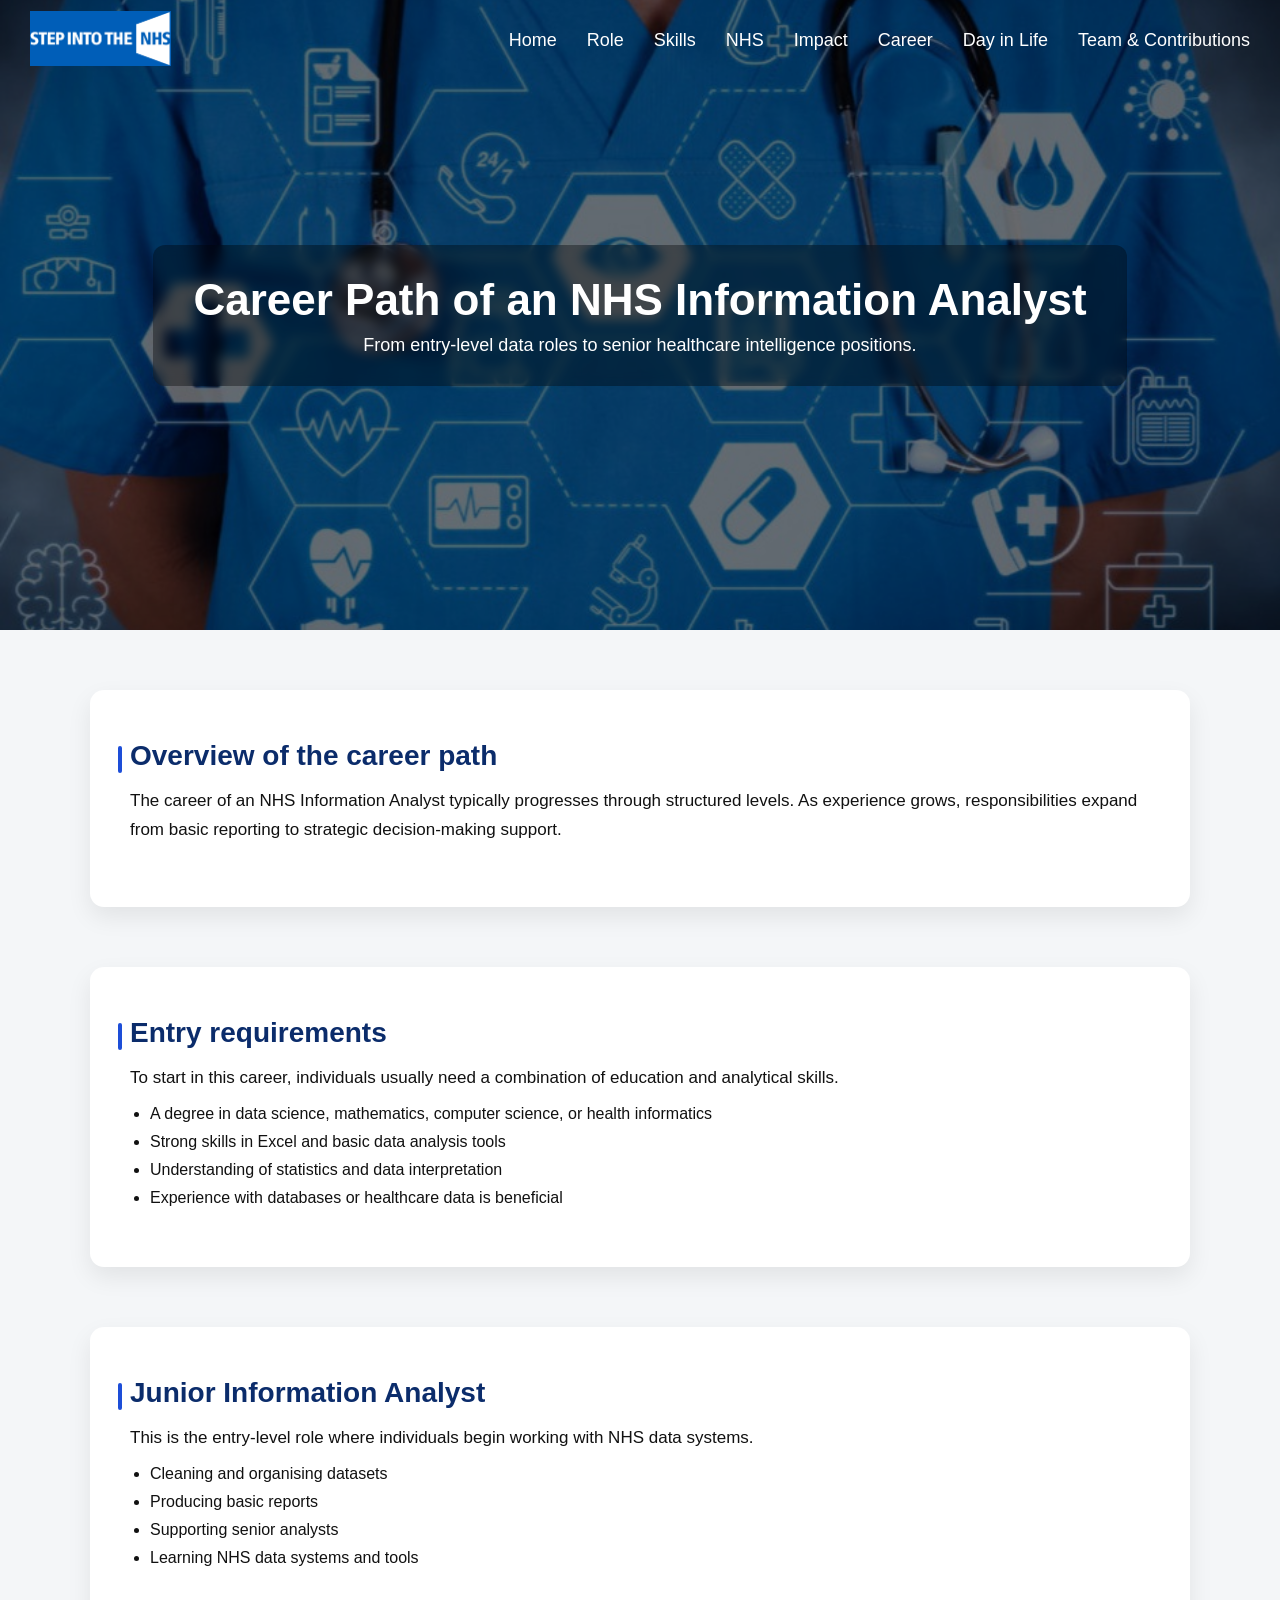
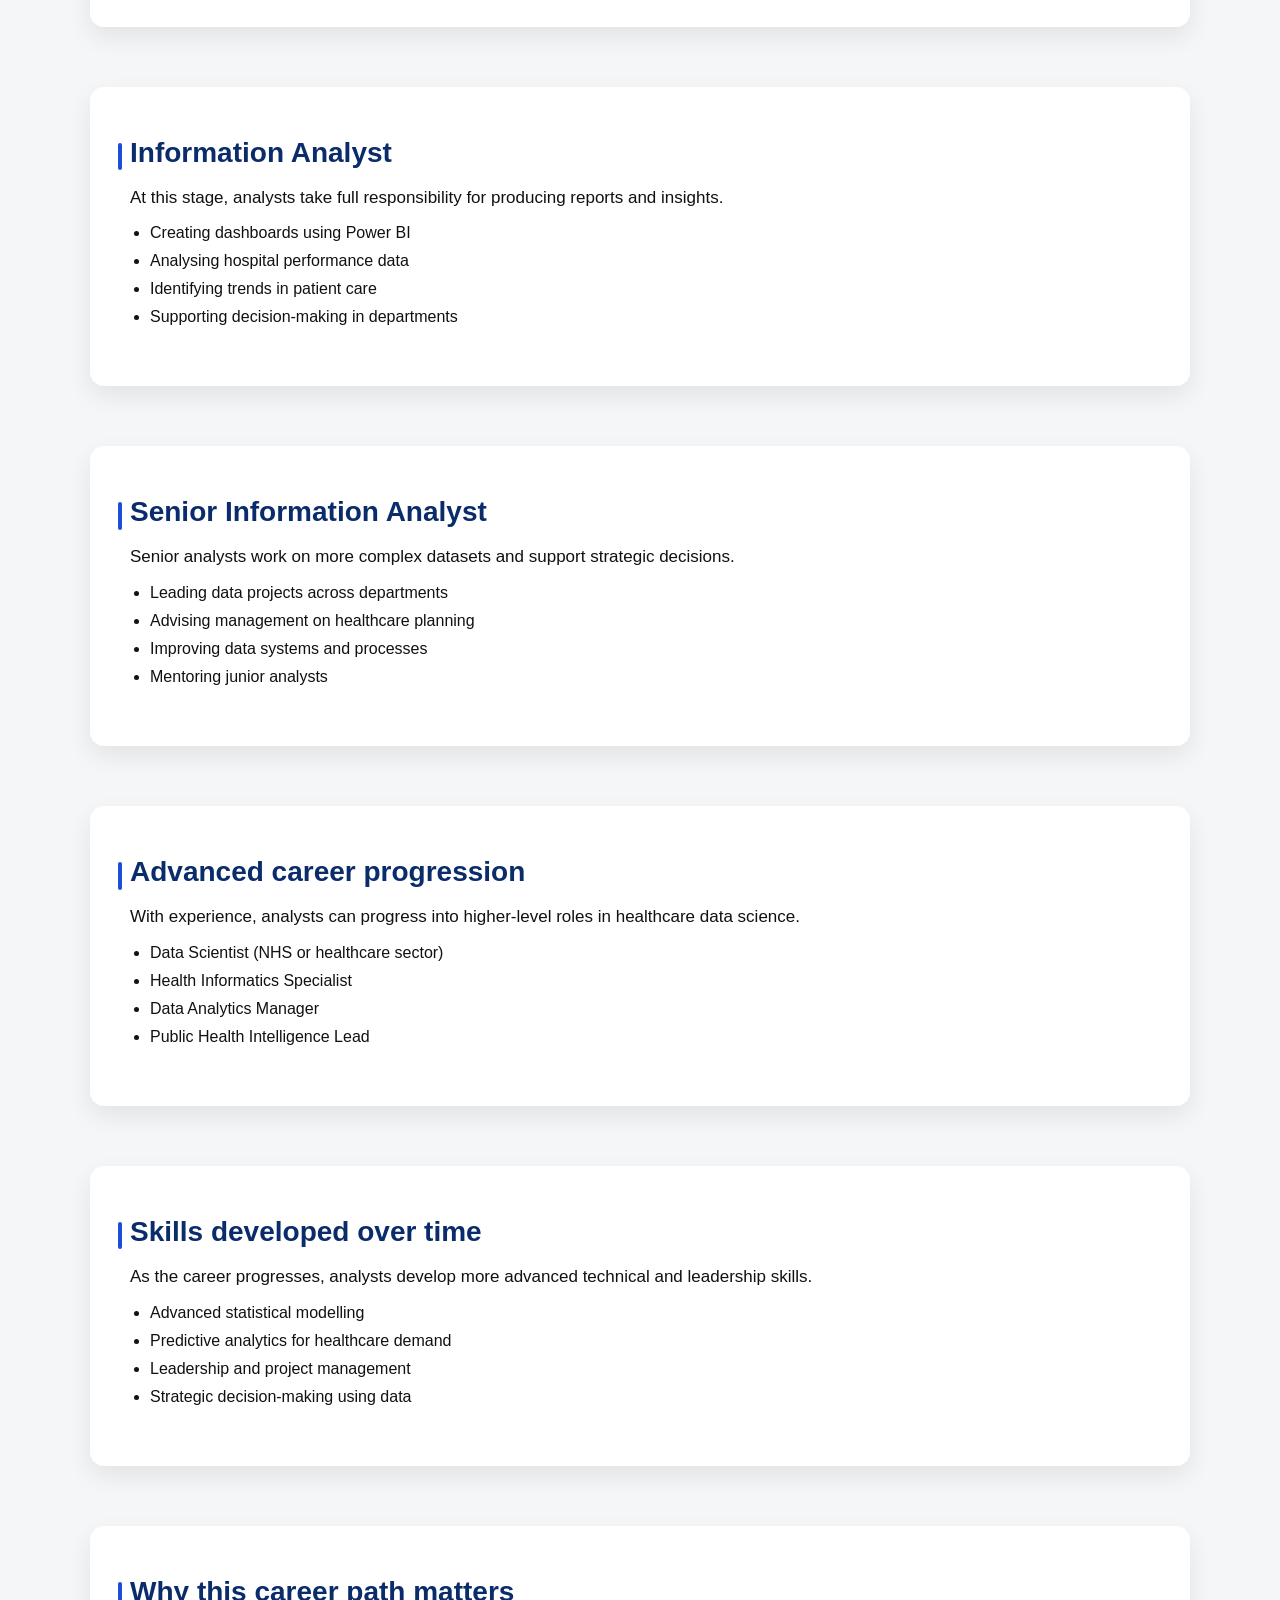
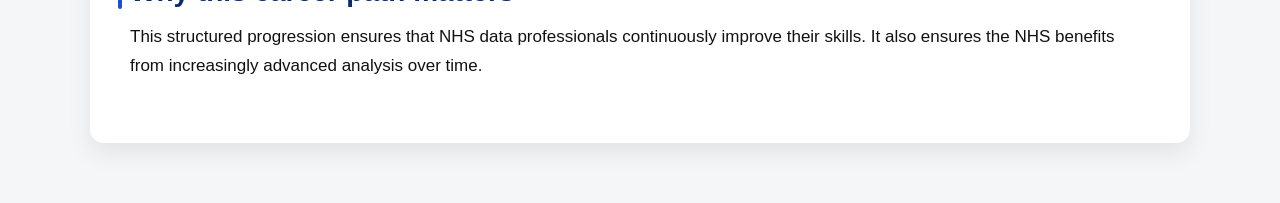
==== career.html @ 44773582 "Update career.html" ====
<!DOCTYPE html>
<html>
<head>
<meta name="viewport" content="width=device-width, initial-scale=1.0">
<title>NHS Information Analyst - Career Path</title>
<link rel="stylesheet" href="body.css">
</head>

<body>

<nav class="navbar">

  <div class="nav-left">
    <img src="logo.png" alt="NHS Logo">
  </div>

  <div class="menu-toggle">☰ Menu</div>

<ul class="nav-links">
  <li><a href="index.html">Home</a></li>
  <li><a href="role.html">Role</a></li>
  <li><a href="skills.html">Skills</a></li>
  <li><a href="nhs.html">NHS</a></li>
  <li><a href="impact.html">Impact</a></li>
  <li><a href="career.html">Career</a></li>
  <li><a href="day.html">Day in Life</a></li>
  <li><a href="team.html">Team & Contributions</a></li>
</ul>

</nav>

<section class="hero" style="--hero-image: url('home.jpg');">
  <div class="hero-overlay">
    <h1>Career Path of an NHS Information Analyst</h1>
    <p>From entry-level data roles to senior healthcare intelligence positions.</p>
  </div>
</section>

<section class="content-preview">

  <div class="section reveal">
    <h2>Overview of the career path</h2>
    <p>
      The career of an NHS Information Analyst typically progresses through structured levels.
      As experience grows, responsibilities expand from basic reporting to strategic decision-making support.
    </p>
  </div>

  <div class="section reveal">
    <h2>Entry requirements</h2>
    <p>
      To start in this career, individuals usually need a combination of education and analytical skills.
    </p>

    <ul>
      <li>A degree in data science, mathematics, computer science, or health informatics</li>
      <li>Strong skills in Excel and basic data analysis tools</li>
      <li>Understanding of statistics and data interpretation</li>
      <li>Experience with databases or healthcare data is beneficial</li>
    </ul>
  </div>

  <div class="section reveal">
    <h2>Junior Information Analyst</h2>
    <p>
      This is the entry-level role where individuals begin working with NHS data systems.
    </p>

    <ul>
      <li>Cleaning and organising datasets</li>
      <li>Producing basic reports</li>
      <li>Supporting senior analysts</li>
      <li>Learning NHS data systems and tools</li>
    </ul>
  </div>

  <div class="section reveal">
    <h2>Information Analyst</h2>
    <p>
      At this stage, analysts take full responsibility for producing reports and insights.
    </p>

    <ul>
      <li>Creating dashboards using Power BI</li>
      <li>Analysing hospital performance data</li>
      <li>Identifying trends in patient care</li>
      <li>Supporting decision-making in departments</li>
    </ul>
  </div>

  <div class="section reveal">
    <h2>Senior Information Analyst</h2>
    <p>
      Senior analysts work on more complex datasets and support strategic decisions.
    </p>

    <ul>
      <li>Leading data projects across departments</li>
      <li>Advising management on healthcare planning</li>
      <li>Improving data systems and processes</li>
      <li>Mentoring junior analysts</li>
    </ul>
  </div>

  <div class="section reveal">
    <h2>Advanced career progression</h2>
    <p>
      With experience, analysts can progress into higher-level roles in healthcare data science.
    </p>

    <ul>
      <li>Data Scientist (NHS or healthcare sector)</li>
      <li>Health Informatics Specialist</li>
      <li>Data Analytics Manager</li>
      <li>Public Health Intelligence Lead</li>
    </ul>
  </div>

  <div class="section reveal">
    <h2>Skills developed over time</h2>
    <p>
      As the career progresses, analysts develop more advanced technical and leadership skills.
    </p>

    <ul>
      <li>Advanced statistical modelling</li>
      <li>Predictive analytics for healthcare demand</li>
      <li>Leadership and project management</li>
      <li>Strategic decision-making using data</li>
    </ul>
  </div>

  <div class="section reveal">
    <h2>Why this career path matters</h2>
    <p>
      This structured progression ensures that NHS data professionals continuously improve their skills.
      It also ensures the NHS benefits from increasingly advanced analysis over time.
    </p>
  </div>

</section>

<script>
document.addEventListener("DOMContentLoaded", () => {

  const navbar = document.querySelector(".navbar");

  window.addEventListener("scroll", () => {
    navbar.classList.toggle("scrolled", window.scrollY > 120);
  });

  const revealElements = document.querySelectorAll(".reveal");

  const observer = new IntersectionObserver((entries) => {
    entries.forEach(entry => {
      if (entry.isIntersecting) {
        entry.target.classList.add("active");
      }
    });
  }, { threshold: 0.15 });

  revealElements.forEach(el => observer.observe(el));

  const menuToggle = document.querySelector(".menu-toggle");
  const navLinks = document.querySelector(".nav-links");

  if (menuToggle) {
    menuToggle.addEventListener("click", () => {
      navLinks.classList.toggle("active");
    });
  }

});
</script>

</body>
</html>
---- body.css ----
* {
  margin: 0;
  padding: 0;
  box-sizing: border-box;
}

html, body {
  width: 100%;
  overflow-x: hidden;
  font-family: Arial, sans-serif;
  background-color: #f4f6f8;
  color: #111;
  scroll-behavior: smooth;
}

/* ================= NAVBAR (IDENTICAL TO HOME) ================= */

.navbar {
  position: fixed;
  top: 0;
  left: 0;
  width: 100%;
  height: 80px;
  padding: 0 30px;

  display: flex;
  align-items: center;
  justify-content: space-between;

  background: transparent;
  z-index: 9999;
  transition: background 0.3s ease;
}

.navbar.scrolled {
  background-color: #0b2c6b;
}

.nav-left img {
  height: 55px;
}

/* NAV LINKS */
.nav-links {
  list-style: none;
  display: flex;
  gap: 30px;
}

.nav-links a {
  position: relative;
  color: white;
  text-decoration: none;
  font-size: 18px;
  font-weight: 500;
}

.nav-links a::after {
  content: "";
  position: absolute;
  left: 50%;
  bottom: -5px;
  width: 0;
  height: 2px;
  background: white;
  transform: translateX(-50%);
  transition: 0.3s ease;
}

.nav-links a:hover::after {
  width: 100%;
}

/* MENU BUTTON */
.menu-toggle {
  display: none;
  color: white;
  font-size: 22px;
  cursor: pointer;
  font-weight: 600;
}

/* ================= HERO (SAME AS HOME) ================= */

.hero {
  height: 70vh;
  width: 100%;
  background-image: var(--hero-image);
  background-size: cover;
  background-position: center;
  position: relative;

  display: flex;
  align-items: center;
  justify-content: center;
}

.hero::before {
  content: "";
  position: absolute;
  inset: 0;
  background: rgba(0,0,0,0.55);
}

.hero-overlay {
  position: relative;
  z-index: 2;
  text-align: center;
  color: white;

  background: rgba(0, 0, 0, 0.35);
  padding: 30px 40px;
  border-radius: 12px;
  backdrop-filter: blur(6px);
}

.hero h1 {
  font-size: 44px;
  margin-bottom: 10px;
}

.hero p {
  font-size: 18px;
}

/* ================= SECTION SYSTEM (REPLACES CARDS) ================= */

.section {
  max-width: 1100px;
  margin: 60px auto;
  padding: 50px 40px;

  background: white;
  border-radius: 14px;

  box-shadow: 0 10px 25px rgba(0,0,0,0.08);
}

/* SECTION TITLES */
.section h2 {
  font-size: 28px;
  color: #0b2c6b;
  margin-bottom: 15px;

  position: relative;
}

.section h2::before {
  content: "";
  position: absolute;
  left: -12px;
  top: 6px;
  width: 4px;
  height: 85%;
  background: #1d4ed8;
  border-radius: 5px;
}

/* TEXT */
.section p {
  font-size: 17px;
  line-height: 1.7;
  margin-bottom: 12px;
}

/* LISTS */
.section ul {
  padding-left: 20px;
  margin-top: 10px;
}

.section li {
  margin-bottom: 10px;
  font-size: 16px;
}

/* HIGHLIGHT TEXT */
.highlight {
  color: #1d4ed8;
  font-weight: 600;
}

/* ================= IMPACT BOX (KEEP FOR VISUAL EMPHASIS) ================= */

.impact-box {
  background: linear-gradient(135deg, #0b2c6b, #1d4ed8);
  color: white;
  padding: 25px;
  border-radius: 12px;
  margin-top: 20px;
}

/* ================= SCROLL REVEAL ================= */

.reveal {
  opacity: 0;
  transform: translateY(35px);
  transition: all 0.7s ease;
}

.reveal.active {
  opacity: 1;
  transform: translateY(0);
}

/* ================= MOBILE ================= */

@media (max-width: 950px) {

  .navbar {
    padding: 0 20px;
    height: 70px;
  }

  .nav-left img {
    height: 45px;
  }

  .menu-toggle {
    display: block;
  }

  .nav-links {
    position: absolute;
    top: 70px;
    left: 0;
    width: 100%;

    background: #0b2c6b;

    flex-direction: column;
    align-items: center;
    gap: 20px;

    padding: 20px 0;

    display: none;
  }

  .nav-links.active {
    display: flex;
  }

  .hero {
    height: 60vh;
  }

  .hero h1 {
    font-size: 26px;
  }

  .hero p {
    font-size: 15px;
  }

  .section {
    margin: 30px 15px;
    padding: 30px 20px;
  }
}
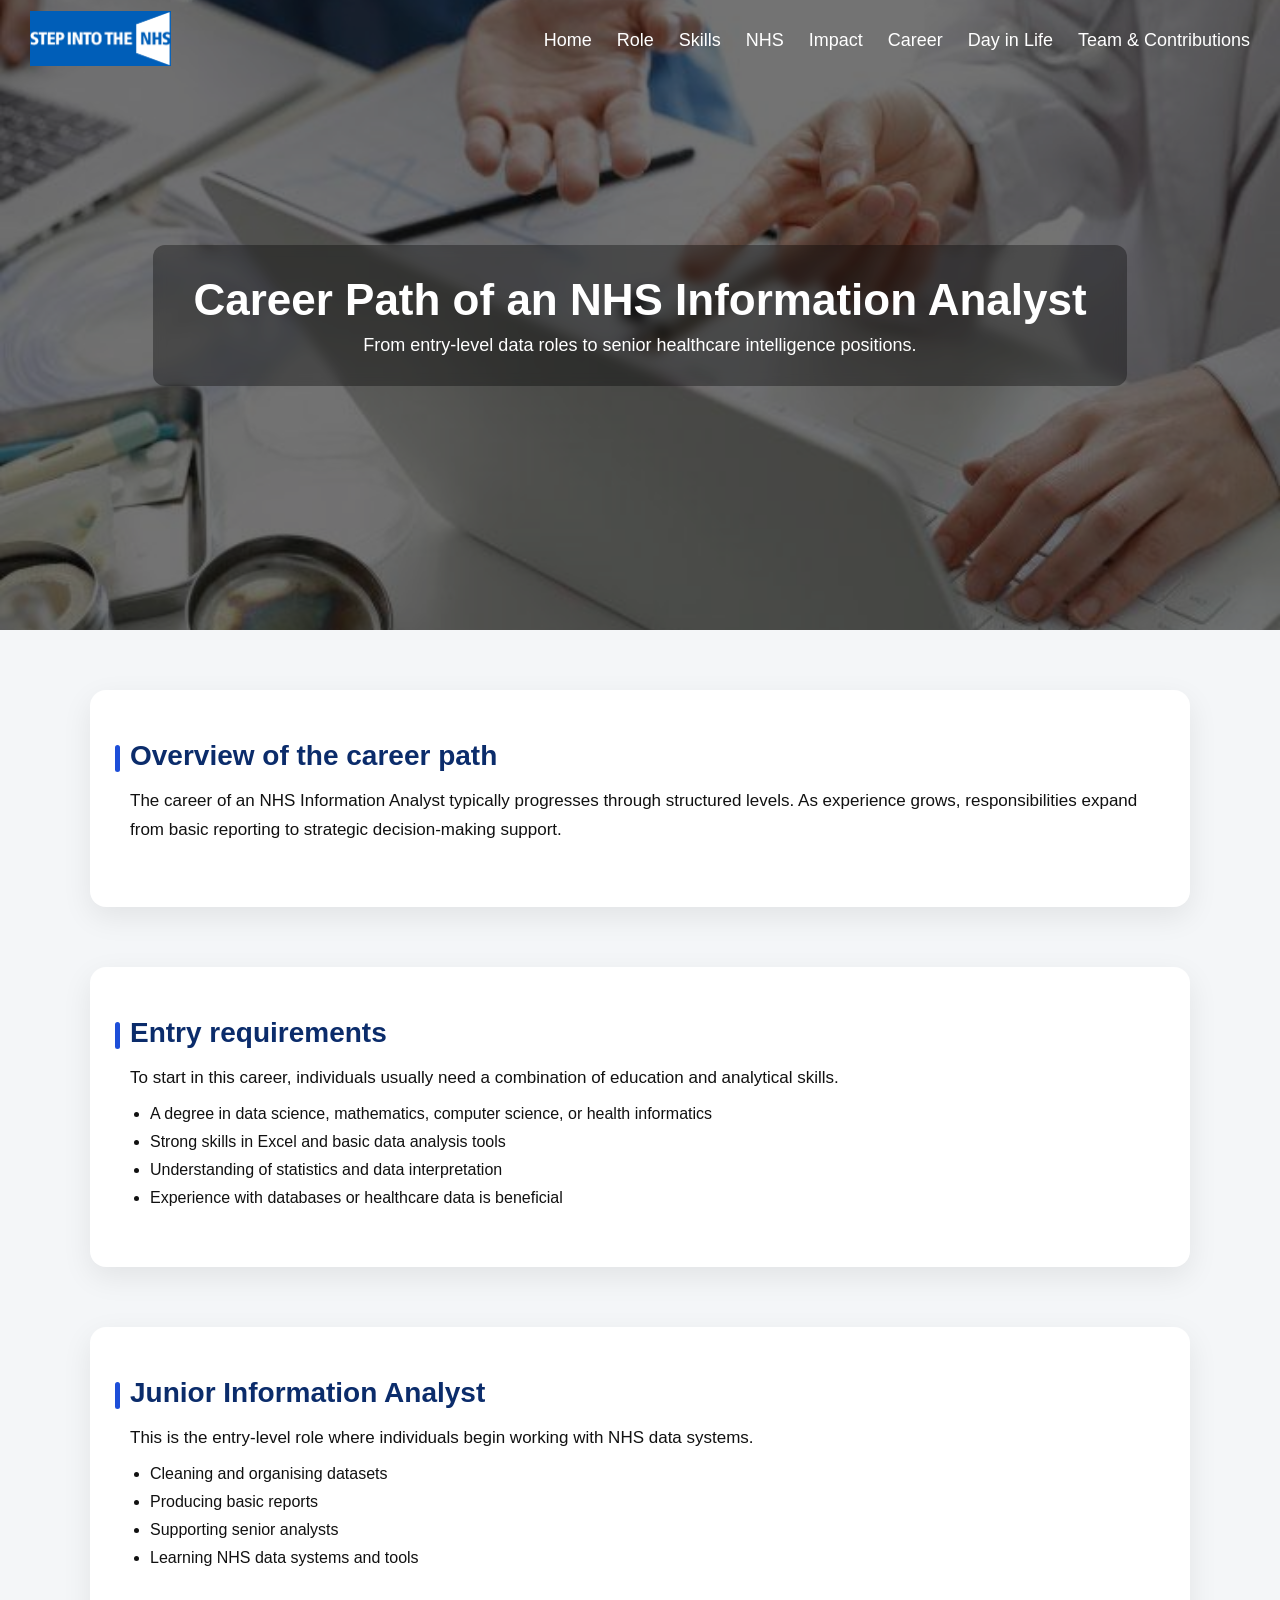
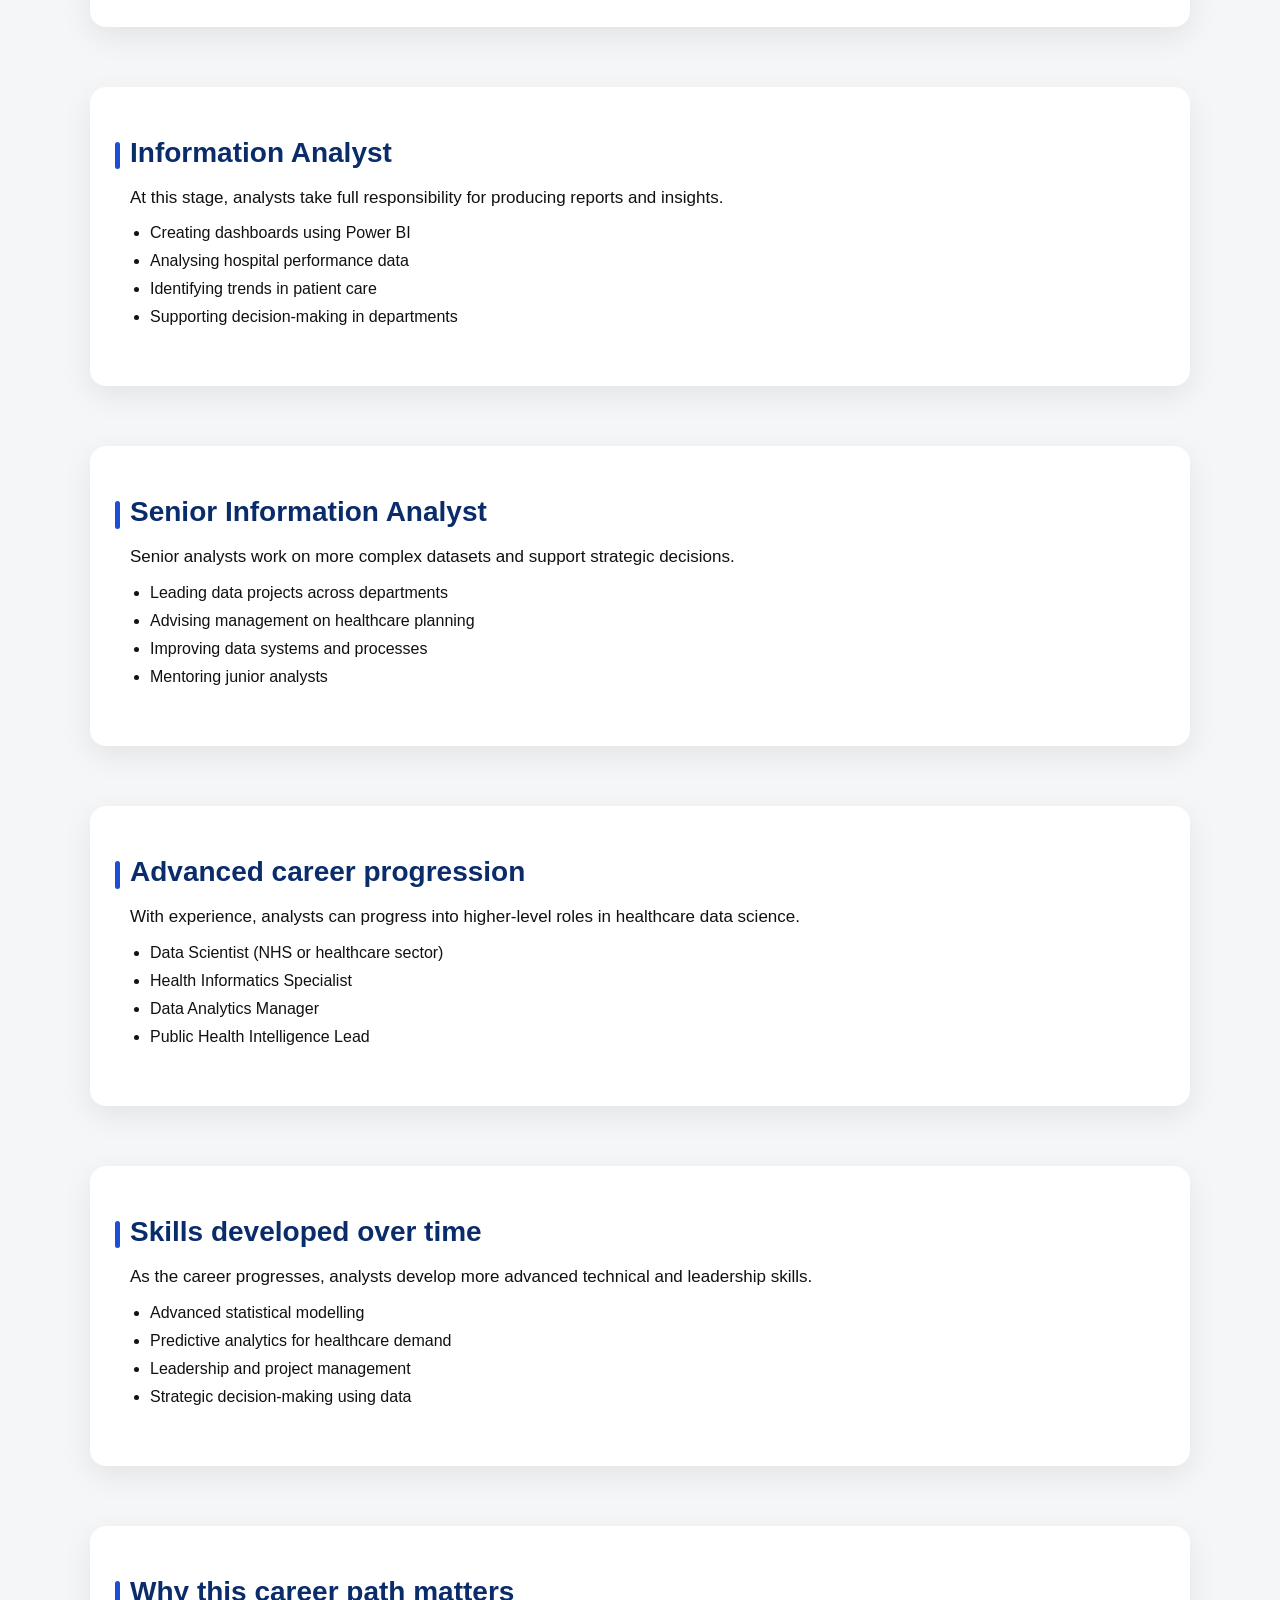
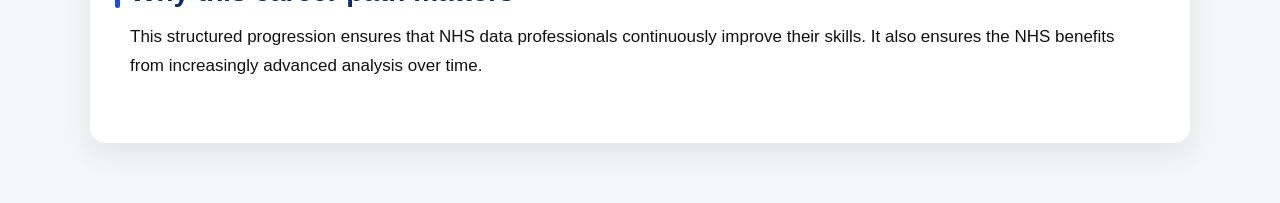
==== commit 0f0cf57b: "Update career.html" ====
--- a/career.html
+++ b/career.html
@@ -29,7 +29,7 @@
 
 </nav>
 
-<section class="hero" style="--hero-image: url('home.jpg');">
+<section class="hero" style="--hero-image: url('career.jpg');">
   <div class="hero-overlay">
     <h1>Career Path of an NHS Information Analyst</h1>
     <p>From entry-level data roles to senior healthcare intelligence positions.</p>
--- a/body.css
+++ b/body.css
@@ -1,3 +1,5 @@
+/* ================= RESET ================= */
+
 * {
   margin: 0;
   padding: 0;
@@ -13,7 +15,7 @@
   scroll-behavior: smooth;
 }
 
-/* ================= NAVBAR (IDENTICAL TO HOME) ================= */
+/* ================= NAVBAR (MATCH styles.css EXACTLY) ================= */
 
 .navbar {
   position: fixed;
@@ -44,7 +46,7 @@
 .nav-links {
   list-style: none;
   display: flex;
-  gap: 30px;
+  gap: 25px;
 }
 
 .nav-links a {
@@ -53,6 +55,7 @@
   text-decoration: none;
   font-size: 18px;
   font-weight: 500;
+  white-space: nowrap;
 }
 
 .nav-links a::after {
@@ -80,7 +83,7 @@
   font-weight: 600;
 }
 
-/* ================= HERO (SAME AS HOME) ================= */
+/* ================= HERO ================= */
 
 .hero {
   height: 70vh;
@@ -123,7 +126,7 @@
   font-size: 18px;
 }
 
-/* ================= SECTION SYSTEM (REPLACES CARDS) ================= */
+/* ================= SECTION SYSTEM (MAIN DESIGN) ================= */
 
 .section {
   max-width: 1100px;
@@ -131,29 +134,37 @@
   padding: 50px 40px;
 
   background: white;
-  border-radius: 14px;
-
-  box-shadow: 0 10px 25px rgba(0,0,0,0.08);
-}
-
-/* SECTION TITLES */
+  border-radius: 16px;
+
+  box-shadow: 0 10px 30px rgba(0,0,0,0.08);
+
+  opacity: 0;
+  transform: translateY(40px);
+  transition: all 0.7s ease;
+}
+
+.section.active {
+  opacity: 1;
+  transform: translateY(0);
+}
+
+/* SECTION TITLE */
 .section h2 {
   font-size: 28px;
   color: #0b2c6b;
   margin-bottom: 15px;
-
   position: relative;
 }
 
 .section h2::before {
   content: "";
   position: absolute;
-  left: -12px;
-  top: 6px;
-  width: 4px;
+  left: -15px;
+  top: 5px;
+  width: 5px;
   height: 85%;
   background: #1d4ed8;
-  border-radius: 5px;
+  border-radius: 10px;
 }
 
 /* TEXT */
@@ -174,33 +185,43 @@
   font-size: 16px;
 }
 
-/* HIGHLIGHT TEXT */
-.highlight {
-  color: #1d4ed8;
-  font-weight: 600;
-}
-
-/* ================= IMPACT BOX (KEEP FOR VISUAL EMPHASIS) ================= */
-
-.impact-box {
+/* HIGHLIGHT BOX */
+.highlight-box {
   background: linear-gradient(135deg, #0b2c6b, #1d4ed8);
   color: white;
+  padding: 20px;
+  border-radius: 12px;
+  margin-top: 20px;
+}
+
+/* ================= POSTER LAYOUT ================= */
+
+.poster-row {
+  text-align: center;
+  margin: 40px 0;
+}
+
+.poster-row img {
+  width: 100%;
+  max-width: 600px;
+  border-radius: 12px;
+  box-shadow: 0 10px 25px rgba(0,0,0,0.15);
+  margin-bottom: 15px;
+}
+
+.poster-row h3 {
+  font-size: 20px;
+  color: #0b2c6b;
+  margin-bottom: 5px;
+}
+
+/* ================= TEAM BOX ================= */
+
+.team-box {
+  background: white;
   padding: 25px;
   border-radius: 12px;
-  margin-top: 20px;
-}
-
-/* ================= SCROLL REVEAL ================= */
-
-.reveal {
-  opacity: 0;
-  transform: translateY(35px);
-  transition: all 0.7s ease;
-}
-
-.reveal.active {
-  opacity: 1;
-  transform: translateY(0);
+  box-shadow: 0 10px 25px rgba(0,0,0,0.1);
 }
 
 /* ================= MOBILE ================= */
